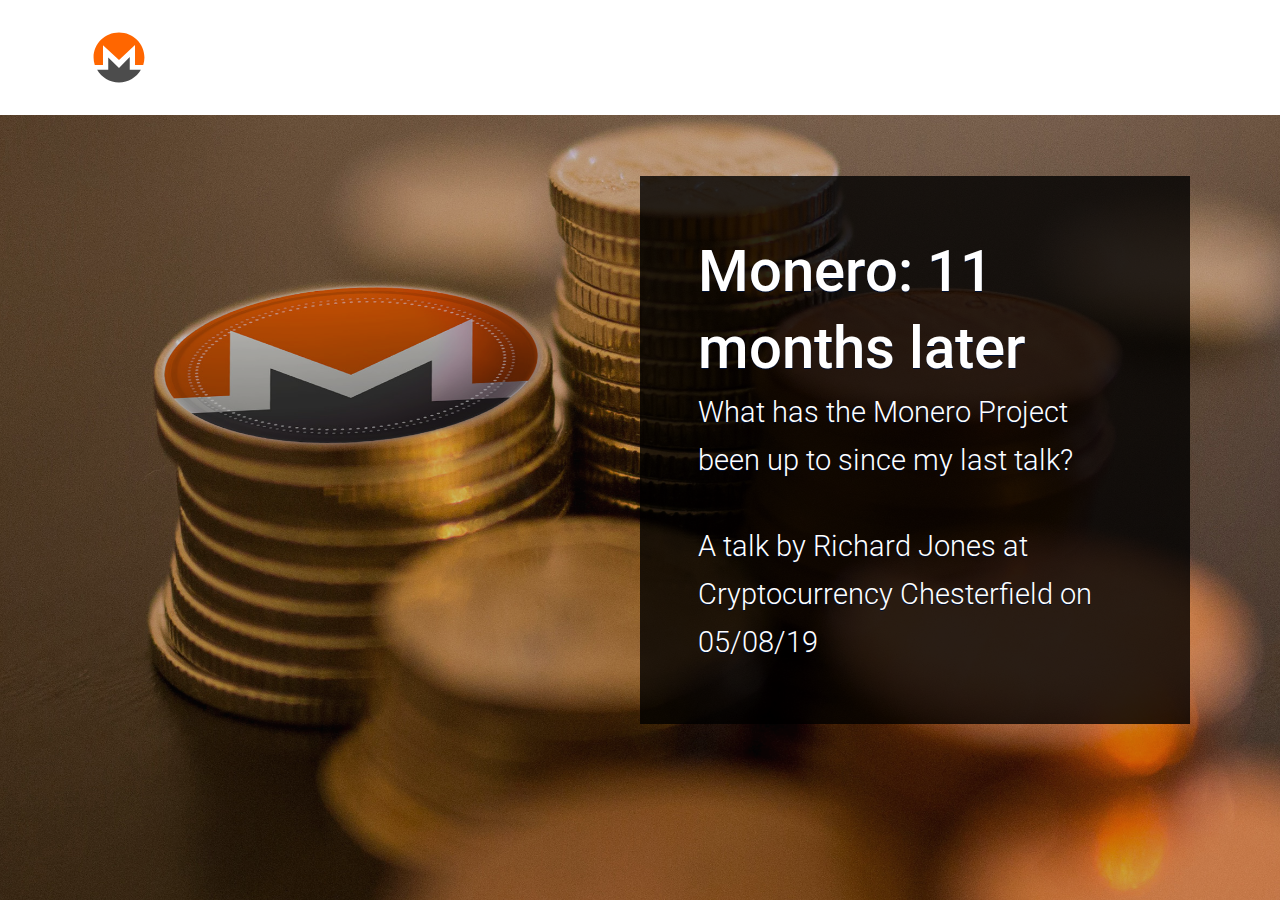
==== presentation-190805/index.html @ a81260ad "restructuring for the next presentation" ====
<!doctype html>
<html lang="en" prefix="og: http://ogp.me/ns#">
  <head>
    <meta charset="utf-8">
    <meta name="viewport" content="width=device-width, initial-scale=1">

    <title>Monero Presentation</title>
    <meta name="description" content="WebSlides is the easiest way to make HTML presentations, portfolios, and landings. Just essential features.">

    <!-- URL CANONICAL -->
    <!-- <link rel="canonical" href="http://your-url.com/"> -->

    <!-- Google Fonts -->
    <link href="https://fonts.googleapis.com/css?family=Roboto:100,100i,300,300i,400,400i,700,700i%7CMaitree:200,300,400,600,700&amp;subset=latin-ext" rel="stylesheet">

    <!-- CSS WebSlides -->
    <link rel="stylesheet" type='text/css' media='all' href="static/css/webslides.css">

    <!-- Android -->
    <meta name="mobile-web-app-capable" content="yes">
    <meta name="theme-color" content="#333333">

  </head>
  <body>
    <header role="banner">
      <nav role="navigation">
        <p class="logo"><a href="index.html">What is Monero?</a></p>
      </nav>
    </header>

    <main role="main">
      <article id="webslides" class="vertical">

        <section class="slide bg-black">
          <span class="background light" style="background-image:url('static/images/monero/splash.jpg')"></span>
          <div class="wrap">
            <div class="content-right bg-trans-dark fadeInUp">
              <h2><b>Monero: 11 months later</b></h2>
              <p>What has the Monero Project been up to since my last talk?</p>
              <p>A talk by Richard Jones at Cryptocurrency Chesterfield on 05/08/19</p>
            </div>
          </div>
        </section>

        <section class="slide">
          <div class="wrap">
            <div class="content-center">
              <h2><strong>A brief history</strong></h2>
              <ul class="flexblock specs">
                <li>
                  <div>
                    <h2>Launched in April 2014</h2>
                    It was a fair, pre-announced launch of the CryptoNote reference code. Not a fork of Bitcoin.
                  </div>
                </li>
                <li>
                  <div>
                    <h2>Security, Decentralisation &amp; Privacy</h2>
                    Similar values to Bitcoin, but with a focus on privacy.
                  </div>
                </li>
                <li>
                  <div>
                    <h2>Monero means <i>'Coin'</i> in Esperanto</h2>
                    The Monero Project uses Esperanto derived words to name its products.
                  </div>
                </li>
              </ul>
            </div>
          </div>
        </section>

        <section class="bg-black bg-brand-dark">
          <div class="wrap aligncenter">
            <h2><b>Monero is different</b></h2>
            <ul class="flexblock features aligncenter">
              <li>
                <div>
                  No company
                </div>
              </li>
              <li>
                <div>
                  No offices
                </div>
              </li>
              <li>
                <div>
                  No CEOs or employees
                </div>
              </li>
              <li>
                <div>
                  No premine
                </div>
              </li>
              <li>
                <div>
                  No fast/instamine
                </div>
              </li>
              <li>
                <div>
                  No developer taxes
                </div>
              </li>
            </ul>
          </div>
        </section>

        <section>
          <div class="wrap size-60 aligncenter">
            <h2><strong>Why Monero when we have Bitcoin?</strong></h2>
            <hr>
            <div class="bg-white shadow">
              <ul class="flexblock reasons">
                <li>
                  <h2>Bitcoin isn't that anonymous</h2>
                  <p>Bitcoin's blockchain is completely transparent, giving each coin its own history, with addresses that can be linked to real people.</p>
                </li>
                <li>
                  <h2>Blockchain Analysis</h2>
                  <p>
                    Exchanges
                    <br>
                    Law Enforcement
                    <br>
                    Companies
                  </p>
                </li>
                <li>
                  <h2>Bitcoin privacy is worse than banks</h2>
                  <p>There is still a level of privacy using electronic banking.</p>
                </li>
              </ul>
            </div>
          </div>
        </section>

        <section class="bg-black bg-brand-dark">
          <div class="wrap size-60 aligncenter">
            <h2><b>Why does financial privacy matter?</b></h2>
            <p>If you have nothing to hide, you have nothing to fear, right?</p>
            <div style="background: rgba(255, 255, 255, 0.04);">
              <ul class="flexblock reasons">
                <li>
                  <div>
                    <h2>Personal risk</h2>
                    People don't want to let other people know how much money they have.
                  </div>
                </li>
                <li>
                  <div>
                    <h2>Purchasing habits</h2>
                    People might not want individuals/companies/governments knowing what they legally purchase.
                  </div>
                </li>
                <li>
                  <div>
                    <h2>Commercial leverage</h2>
                    If you are a high value individual, you might be presented with higher prices.
                  </div>
                </li>
                <li>
                  <div>
                    <h2>Business secrets</h2>
                    Companies require privacy from their competitors.
                  </div>
                </li>
              </ul>
            </div>
            <hr>
            <p>Bitcoin isn't so good at privacy.</p>
          </div>
        </section>

        <section>
          <div class="wrap size-70 aligncenter">
            <h2><strong>Why does blockchain privacy matter?</strong></h2>
            <p>Where is Monero stronger in this area?</p>
            <div class="bg-white shadow">
              <ul class="flexblock reasons">
                <li>
                  <h2>Censorship resistance</h2>
                  <p>If your addresses/IP are known and broadcasted, your transactions can be blocked.<br><i><b>Monero improves on this by obsucring addresses.</b></i></p>
                </li>
                <li>
                  <h2>Fungibility</h2>
                  <p>Good money is fungible. Each unit is indistinguishable from other units of that money.<br><i><b>Monero improves on this by not recording a traceable history of its units.</b></i></p>
                </li>
              </ul>
            </div>
          </div>
        </section>

        <section>
          <div class="wrap size-70">
            <blockquote class="text-quote">
              <p>Fungibility is simply that it doesn't matter where any given unit of currency came from; one unit is worth as much as any other unit.</p>

              <p>The reason we have fungibility is because otherwise the currency wouldn't work; if every time you received a euro, you had to open a database and check the provenance, currency wouldn't work. Not just because you would have to track a database that was perfect and always updated, but because no euro would be worth one euro.</p>

              <p>Fungibility is understanding by law, practice, and technology that every unit is treated as indistinguishable. <strong>Bitcoin is somewhat fungible</strong>. You can trace the provenance of every coin; by custom we don't do that but we are beginning to see some companies do it, which is a problem.</p>
            </blockquote>
          </div>
        </section>

        <section>
          <div class="wrap size-70">
            <blockquote class="text-quote">
              <p>If accounts start being frozen because of where bitcoins came from three transactions ago, that's a problem. Fungibility is tied to privacy and anonymity.</p>

              <p>There are systems being made where you can't tell the amount being transacted, who the sender and receiver are. Banning technology, especially open-source technology, because criminals use it only usually affects the people who aren't criminals: the innocent and the idiots. People should be able to protect their money from predators, from corporations, from tyrannical governments.</p>
              
              <p><cite><strong>Andreas Antonopoulos</strong></cite></p>
            </blockquote>
          </div>
        </section>

        <section class="bg-black bg-brand-dark">
          <div class="wrap size-70 aligncenter">
            <h2><b>Why is optional privacy a problem?</b></h2>
            <hr>
            <div style="background: rgba(255, 255, 255, 0.04);">
              <ul class="flexblock reasons">
                <li>
                  <h2>Infrequent use of privacy features</h2>
                  <p>When users are given the option to use privacy, they often stick with the transparent default and only use private features when they need it. These private transactions will stand out.</p>
                </li>
                <li>
                  <h2>Smaller anonymity sets</h2>
                  <p>With fewer private, compared to transparent transactions, the success of deducible chain analysis increases.</p>
                </li>
                <li>
                  <h2>Receiving tainted coins</h2>
                  <p>For example, if you are a merchant, how can you be sure that you aren't receiving money that has already been tainted?</p>
                </li>
              </ul>
            </div>
            <hr>
            <p>Monero's transactions are private by default. It is currently the most fungible cryptocurrency.</p>
          </div>
        </section>

        <section>
          <div class="wrap aligncenter">
            <h2><strong>Bitcoin transaction</strong></h2>
            <p>A standard Bitcoin transaction and data left on the blockchain.</p>
            <ul class="flexblock steps aligncenter">
              <li>
                <div class="emoji">&#x1F9D1;</div>
                <h2>Sender: Alice's address</h2>
                1FtdheFq6kRmdALPEyg7Yt5jHnFv2MFkvS
              </li>
              <li>
                <div class="process step-2"></div>
                
                <p class="amount">1.54 BTC</p>
                
              </li>
              <li>
                <div class="process step-3"></div>
                <div class="emoji">&#x1F471;</div>
                <h2>Receiver: Bob's address</h2>
                1GA56TH2zhCAmTadh6WzXjrAyFp5xi4iHY
              </li>
            </ul>
          </div>
        </section>

        <section>
          <div class="wrap aligncenter">
            <h2><strong>How does Monero work?</strong></h2>
            <p>A standard Monero transaction and data left on the blockchain.</p>
            <ul class="flexblock steps aligncenter">
              <li>
                <div class="emoji">&#x1F9D1;</div>
                <h2>Sender: Alison's address</h2>
                ?????????????
              </li>
              <li>
                <div class="process step-2"></div>
                
                <p class="amount">??? XMR</p>
                
              </li>
              <li>
                <div class="process step-3"></div>
                <div class="emoji">&#x1F471;</div>
                <h2>Receiver: Bob's address</h2>
                ?????????????
              </li>
            </ul>
            <hr>
            <ul class="flexblock steps aligncenter">
              <li>
                <div>
                <h2>Ring Signatures</h2>
                Obscures the money's origin
              </li>
              <li>
                <h2>RingCT</h2>
                Hides the amount being sent
              </li>
              <li>
                <h2>Stealth Addresses</h2>
                Hides the participant's addresses
              </li>
            </ul>
          </div>
        </section>

        <section class="bg-black bg-brand-dark">
          <div class="wrap aligncenter">
            <h2><b>Monero's other features</b></h2>
            <ul class="flexblock features aligncenter">
              <li>
                <div>
                  <h2>Kovri</h2>
                  I2P router to obscure IP addresses
                </div>
              </li>
              <li>
                <div>
                  <h2>Monero Research Lab</h2>
                  PhD geniuses
                </div>
              </li>
              <li>
                <div>
                  <h2>Bulletproofs</h2>
                  Reduces transaction size &amp; fees by ~80%
                </div>
              </li>
              <li>
                <div>
                  <h2>ASIC resistant</h2>
                  Variable POW algo
                </div>
              </li>
              <li>
                <div>
                  <h2>Adaptive blocksize</h2>
                  More transactions = bigger blocksize + lower fees
                </div>
              </li>
              <li>
                <div>
                  <h2>Tail emission</h2>
                  2022, disinflationary 0.6XMR per block
                </div>
              </li>
              <li>
                <div>
                  <h2>Optional transparency</h2>
                  Money received can be audited if required
                </div>
              </li>
              <li>
                <div>
                  <h2>Regular software updates</h2>
                  Hard fork every six months
                </div>
              </li>
            </ul>
          </div>
        </section>

        <section>
          <div class="wrap aligncenter">
            <h2><strong>Monero's downsides</strong></h2>
            <ul class="flexblock features aligncenter">
              <li>
                <div>
                  <h2>Usability/adoption</h2>
                  But always improving
                </div>
              </li>
              <li>
                <div>
                  <h2>Scalability</h2>
                  Bulletproofs, MRL, Tari
                </div>
              </li>
              <li>
                <div>
                  <h2>Ring Signatures</h2>
                  MRL, ZKStarks
                </div>
              </li>
            </ul>
          </div>
        </section>

        <section class="bg-black bg-brand-dark">
          <div class="wrap aligncenter">
            <h2><b>Monero wallets</b></h2>
            <ul class="flexblock features aligncenter">
              <li>
                <div>
                  <h2>Official CLI &amp; GUI</h2>
                  Windows, MacOS, Linux, others
                </div>
              </li>
              <li>
                <div>
                  <h2>MyMonero</h2>
                  Windows, MacOS, Linux, iOS, Web
                </div>
              </li>
              <li>
                <div>
                  <h2>Monerujo</h2>
                  Android
                </div>
              </li>
              <li>
                <div>
                  <h2>Cake Wallet</h2>
                  iOS
                </div>
              </li>
              <li>
                <div>
                  <h2>X Wallet</h2>
                  iOS
                </div>
              </li>
              <li>
                <div>
                  <h2>Edge Wallet</h2>
                  iOS, Android
                </div>
              </li>
              <li>
                <div>
                  <h2>Ledger Nano S</h2>
                  Using the official CLI/GUI
                </div>
              </li>
              <li>
                <div>
                  <h2>Kastelo (soon&trade;)</h2>
                  Official community made hardware wallet
                </div>
              </li>
            </ul>
          </div>
        </section>

        <section>
          <div class="wrap aligncenter">
            <h2><strong>Monero on exchanges</strong></h2>

            <ul class="flexblock features aligncenter">
              <li>
                <div>
                  Bisq
                </div>
              </li>
              <li>
                <div>
                  Kraken
                </div>
              </li>
              <li>
                <div>
                  Poloniex
                </div>
              </li>
              <li>
                <div>
                  Binance
                </div>
              </li>
              <li>
                <div>
                  Bitfinex
                </div>
              </li>
              <li>
                <div>
                  xmr.to
                </div>
              </li>
            </ul>
          </div>
        </section>

        <section class="bg-black bg-brand-dark">
          <div class="wrap">
            <div class="content-center fadeInUp">
              <h2><b>Questions?</b></h2>
              <hr>
              <p>
                getmonero.org
                <br>
                kovri.org
                <br>
                /r/monero
                <br>
                @monero
                <br>
                monero.stackexchange.com                
                <br>
                monero.how
              </p>
            </div>
         
          </div>
        </section>

      </article>
    </main>

    <!-- Required -->
    <script src="static/js/webslides.js"></script>
    <script>
      window.ws = new WebSlides();
    </script>

  </body>
</html>
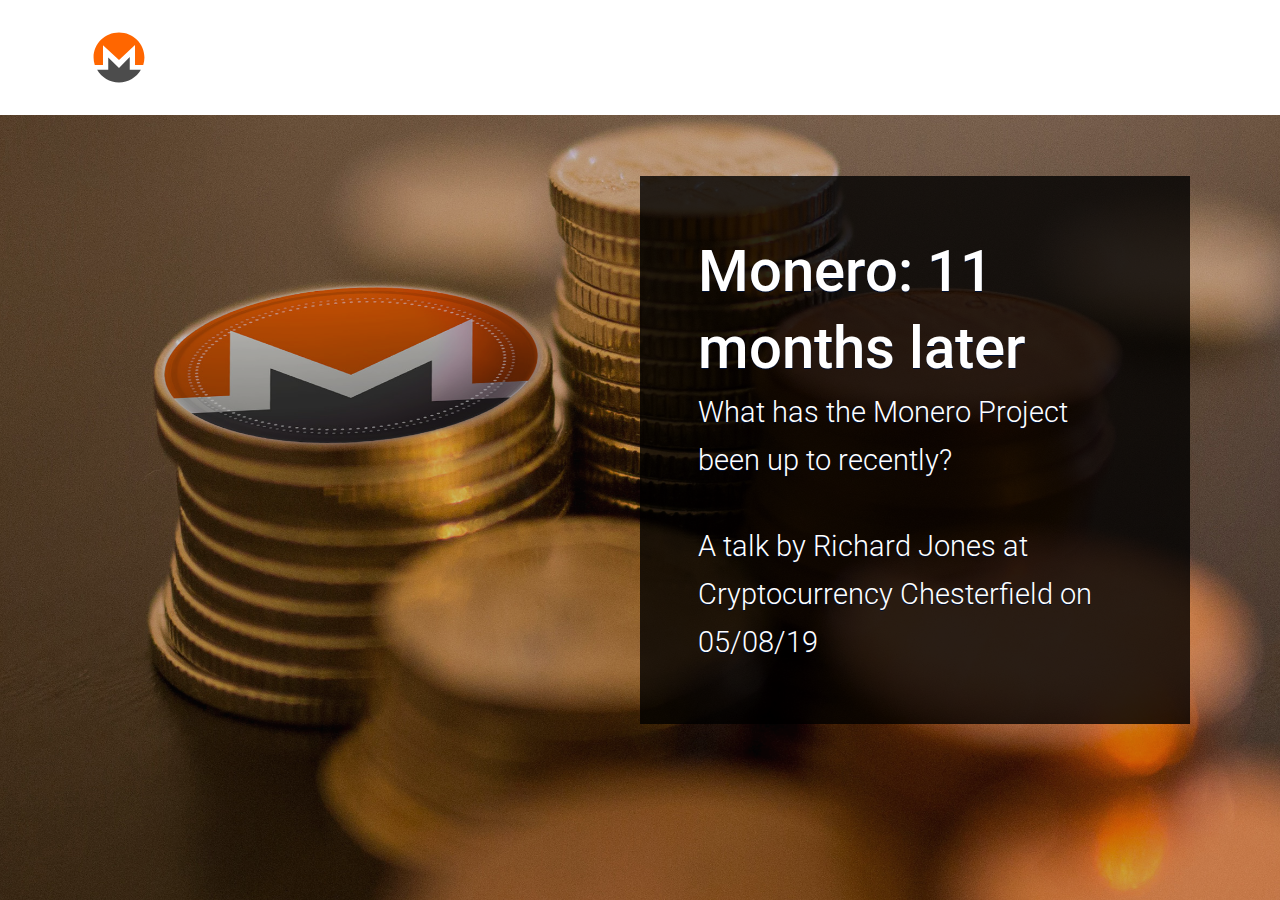
==== commit 2423072c: "2nd presentation" ====
--- a/presentation-190805/index.html
+++ b/presentation-190805/index.html
@@ -36,7 +36,7 @@
           <div class="wrap">
             <div class="content-right bg-trans-dark fadeInUp">
               <h2><b>Monero: 11 months later</b></h2>
-              <p>What has the Monero Project been up to since my last talk?</p>
+              <p>What has the Monero Project been up to recently?</p>
               <p>A talk by Richard Jones at Cryptocurrency Chesterfield on 05/08/19</p>
             </div>
           </div>
@@ -45,24 +45,48 @@
         <section class="slide">
           <div class="wrap">
             <div class="content-center">
-              <h2><strong>A brief history</strong></h2>
+              <h2><strong>Overview</strong></h2>
               <ul class="flexblock specs">
                 <li>
                   <div>
-                    <h2>Launched in April 2014</h2>
-                    It was a fair, pre-announced launch of the CryptoNote reference code. Not a fork of Bitcoin.
-                  </div>
-                </li>
-                <li>
-                  <div>
-                    <h2>Security, Decentralisation &amp; Privacy</h2>
-                    Similar values to Bitcoin, but with a focus on privacy.
-                  </div>
-                </li>
-                <li>
-                  <div>
-                    <h2>Monero means <i>'Coin'</i> in Esperanto</h2>
-                    The Monero Project uses Esperanto derived words to name its products.
+                    <h2><a href="https://github.com/monero-project/monero/releases">Hardfork in April and new software</a></h2>
+                    Bringing new features, improvements and bug fixes
+                  </div>
+                </li>
+                <li>
+                  <div>
+                    <h2>Increased awareness of Monero</h2>
+                    There has been a steady stream of awareness from Bitcoin maximalists on Monero's fungibility
+                  </div>
+                </li>
+                <li>
+                  <div>
+                    <h2><a href="https://www.youtube.com/channel/UCKxLNPJeEjPXOke55i5AIXA/videos">Konferenco</a></h2>
+                    A Monero crowdfunded conference in Denver, Colorado. Featured two days of talks about Privacy, Security and of course, Monero
+                  </div>
+                </li>
+                <li>
+                  <div>
+                    <h2>Other things</h2>
+                    Other interesting Monero things
+                  </div>
+                </li>
+                <li>
+                  <div>
+                    <h2>Numbers</h2>
+                    Some interesting milestones have recently been reached
+                  </div>
+                </li>
+                <li>
+                  <div>
+                    <h2>The future</h2>
+                    What's happening over the next 11 months?
+                  </div>
+                </li>
+                <li>
+                  <div>
+                    <h2>End on some FUN!</h2>
+                    OOOOOOoooooooooooooo
                   </div>
                 </li>
               </ul>
@@ -70,421 +94,190 @@
           </div>
         </section>
 
-        <section class="bg-black bg-brand-dark">
-          <div class="wrap aligncenter">
-            <h2><b>Monero is different</b></h2>
-            <ul class="flexblock features aligncenter">
-              <li>
-                <div>
-                  No company
-                </div>
-              </li>
-              <li>
-                <div>
-                  No offices
-                </div>
-              </li>
-              <li>
-                <div>
-                  No CEOs or employees
-                </div>
-              </li>
-              <li>
-                <div>
-                  No premine
-                </div>
-              </li>
-              <li>
-                <div>
-                  No fast/instamine
-                </div>
-              </li>
-              <li>
-                <div>
-                  No developer taxes
-                </div>
-              </li>
-            </ul>
-          </div>
-        </section>
-
-        <section>
-          <div class="wrap size-60 aligncenter">
-            <h2><strong>Why Monero when we have Bitcoin?</strong></h2>
-            <hr>
-            <div class="bg-white shadow">
-              <ul class="flexblock reasons">
-                <li>
-                  <h2>Bitcoin isn't that anonymous</h2>
-                  <p>Bitcoin's blockchain is completely transparent, giving each coin its own history, with addresses that can be linked to real people.</p>
-                </li>
-                <li>
-                  <h2>Blockchain Analysis</h2>
-                  <p>
-                    Exchanges
-                    <br>
-                    Law Enforcement
-                    <br>
-                    Companies
-                  </p>
-                </li>
-                <li>
-                  <h2>Bitcoin privacy is worse than banks</h2>
-                  <p>There is still a level of privacy using electronic banking.</p>
-                </li>
-              </ul>
-            </div>
-          </div>
-        </section>
-
-        <section class="bg-black bg-brand-dark">
-          <div class="wrap size-60 aligncenter">
-            <h2><b>Why does financial privacy matter?</b></h2>
-            <p>If you have nothing to hide, you have nothing to fear, right?</p>
-            <div style="background: rgba(255, 255, 255, 0.04);">
-              <ul class="flexblock reasons">
-                <li>
-                  <div>
-                    <h2>Personal risk</h2>
-                    People don't want to let other people know how much money they have.
-                  </div>
-                </li>
-                <li>
-                  <div>
-                    <h2>Purchasing habits</h2>
-                    People might not want individuals/companies/governments knowing what they legally purchase.
-                  </div>
-                </li>
-                <li>
-                  <div>
-                    <h2>Commercial leverage</h2>
-                    If you are a high value individual, you might be presented with higher prices.
-                  </div>
-                </li>
-                <li>
-                  <div>
-                    <h2>Business secrets</h2>
-                    Companies require privacy from their competitors.
-                  </div>
-                </li>
-              </ul>
-            </div>
-            <hr>
-            <p>Bitcoin isn't so good at privacy.</p>
-          </div>
-        </section>
-
-        <section>
-          <div class="wrap size-70 aligncenter">
-            <h2><strong>Why does blockchain privacy matter?</strong></h2>
-            <p>Where is Monero stronger in this area?</p>
-            <div class="bg-white shadow">
-              <ul class="flexblock reasons">
-                <li>
-                  <h2>Censorship resistance</h2>
-                  <p>If your addresses/IP are known and broadcasted, your transactions can be blocked.<br><i><b>Monero improves on this by obsucring addresses.</b></i></p>
-                </li>
-                <li>
-                  <h2>Fungibility</h2>
-                  <p>Good money is fungible. Each unit is indistinguishable from other units of that money.<br><i><b>Monero improves on this by not recording a traceable history of its units.</b></i></p>
-                </li>
-              </ul>
-            </div>
-          </div>
-        </section>
-
-        <section>
-          <div class="wrap size-70">
-            <blockquote class="text-quote">
-              <p>Fungibility is simply that it doesn't matter where any given unit of currency came from; one unit is worth as much as any other unit.</p>
-
-              <p>The reason we have fungibility is because otherwise the currency wouldn't work; if every time you received a euro, you had to open a database and check the provenance, currency wouldn't work. Not just because you would have to track a database that was perfect and always updated, but because no euro would be worth one euro.</p>
-
-              <p>Fungibility is understanding by law, practice, and technology that every unit is treated as indistinguishable. <strong>Bitcoin is somewhat fungible</strong>. You can trace the provenance of every coin; by custom we don't do that but we are beginning to see some companies do it, which is a problem.</p>
-            </blockquote>
-          </div>
-        </section>
-
-        <section>
-          <div class="wrap size-70">
-            <blockquote class="text-quote">
-              <p>If accounts start being frozen because of where bitcoins came from three transactions ago, that's a problem. Fungibility is tied to privacy and anonymity.</p>
-
-              <p>There are systems being made where you can't tell the amount being transacted, who the sender and receiver are. Banning technology, especially open-source technology, because criminals use it only usually affects the people who aren't criminals: the innocent and the idiots. People should be able to protect their money from predators, from corporations, from tyrannical governments.</p>
-              
-              <p><cite><strong>Andreas Antonopoulos</strong></cite></p>
-            </blockquote>
-          </div>
-        </section>
-
-        <section class="bg-black bg-brand-dark">
-          <div class="wrap size-70 aligncenter">
-            <h2><b>Why is optional privacy a problem?</b></h2>
-            <hr>
-            <div style="background: rgba(255, 255, 255, 0.04);">
-              <ul class="flexblock reasons">
-                <li>
-                  <h2>Infrequent use of privacy features</h2>
-                  <p>When users are given the option to use privacy, they often stick with the transparent default and only use private features when they need it. These private transactions will stand out.</p>
-                </li>
-                <li>
-                  <h2>Smaller anonymity sets</h2>
-                  <p>With fewer private, compared to transparent transactions, the success of deducible chain analysis increases.</p>
-                </li>
-                <li>
-                  <h2>Receiving tainted coins</h2>
-                  <p>For example, if you are a merchant, how can you be sure that you aren't receiving money that has already been tainted?</p>
-                </li>
-              </ul>
-            </div>
-            <hr>
-            <p>Monero's transactions are private by default. It is currently the most fungible cryptocurrency.</p>
-          </div>
-        </section>
-
-        <section>
-          <div class="wrap aligncenter">
-            <h2><strong>Bitcoin transaction</strong></h2>
-            <p>A standard Bitcoin transaction and data left on the blockchain.</p>
-            <ul class="flexblock steps aligncenter">
-              <li>
-                <div class="emoji">&#x1F9D1;</div>
-                <h2>Sender: Alice's address</h2>
-                1FtdheFq6kRmdALPEyg7Yt5jHnFv2MFkvS
-              </li>
-              <li>
-                <div class="process step-2"></div>
-                
-                <p class="amount">1.54 BTC</p>
-                
-              </li>
-              <li>
-                <div class="process step-3"></div>
-                <div class="emoji">&#x1F471;</div>
-                <h2>Receiver: Bob's address</h2>
-                1GA56TH2zhCAmTadh6WzXjrAyFp5xi4iHY
-              </li>
-            </ul>
-          </div>
-        </section>
-
-        <section>
-          <div class="wrap aligncenter">
-            <h2><strong>How does Monero work?</strong></h2>
-            <p>A standard Monero transaction and data left on the blockchain.</p>
-            <ul class="flexblock steps aligncenter">
-              <li>
-                <div class="emoji">&#x1F9D1;</div>
-                <h2>Sender: Alison's address</h2>
-                ?????????????
-              </li>
-              <li>
-                <div class="process step-2"></div>
-                
-                <p class="amount">??? XMR</p>
-                
-              </li>
-              <li>
-                <div class="process step-3"></div>
-                <div class="emoji">&#x1F471;</div>
-                <h2>Receiver: Bob's address</h2>
-                ?????????????
-              </li>
-            </ul>
-            <hr>
-            <ul class="flexblock steps aligncenter">
-              <li>
-                <div>
-                <h2>Ring Signatures</h2>
-                Obscures the money's origin
-              </li>
-              <li>
-                <h2>RingCT</h2>
-                Hides the amount being sent
-              </li>
-              <li>
-                <h2>Stealth Addresses</h2>
-                Hides the participant's addresses
-              </li>
-            </ul>
-          </div>
-        </section>
-
-        <section class="bg-black bg-brand-dark">
-          <div class="wrap aligncenter">
-            <h2><b>Monero's other features</b></h2>
-            <ul class="flexblock features aligncenter">
-              <li>
-                <div>
-                  <h2>Kovri</h2>
-                  I2P router to obscure IP addresses
-                </div>
-              </li>
-              <li>
-                <div>
-                  <h2>Monero Research Lab</h2>
-                  PhD geniuses
-                </div>
-              </li>
-              <li>
-                <div>
-                  <h2>Bulletproofs</h2>
-                  Reduces transaction size &amp; fees by ~80%
-                </div>
-              </li>
-              <li>
-                <div>
-                  <h2>ASIC resistant</h2>
-                  Variable POW algo
-                </div>
-              </li>
-              <li>
-                <div>
-                  <h2>Adaptive blocksize</h2>
-                  More transactions = bigger blocksize + lower fees
-                </div>
-              </li>
-              <li>
-                <div>
-                  <h2>Tail emission</h2>
-                  2022, disinflationary 0.6XMR per block
-                </div>
-              </li>
-              <li>
-                <div>
-                  <h2>Optional transparency</h2>
-                  Money received can be audited if required
-                </div>
-              </li>
-              <li>
-                <div>
-                  <h2>Regular software updates</h2>
-                  Hard fork every six months
-                </div>
-              </li>
-            </ul>
-          </div>
-        </section>
-
-        <section>
-          <div class="wrap aligncenter">
-            <h2><strong>Monero's downsides</strong></h2>
-            <ul class="flexblock features aligncenter">
-              <li>
-                <div>
-                  <h2>Usability/adoption</h2>
-                  But always improving
-                </div>
-              </li>
-              <li>
-                <div>
-                  <h2>Scalability</h2>
-                  Bulletproofs, MRL, Tari
-                </div>
-              </li>
-              <li>
-                <div>
-                  <h2>Ring Signatures</h2>
-                  MRL, ZKStarks
-                </div>
-              </li>
-            </ul>
-          </div>
-        </section>
-
-        <section class="bg-black bg-brand-dark">
-          <div class="wrap aligncenter">
-            <h2><b>Monero wallets</b></h2>
-            <ul class="flexblock features aligncenter">
-              <li>
-                <div>
-                  <h2>Official CLI &amp; GUI</h2>
-                  Windows, MacOS, Linux, others
-                </div>
-              </li>
-              <li>
-                <div>
-                  <h2>MyMonero</h2>
-                  Windows, MacOS, Linux, iOS, Web
-                </div>
-              </li>
-              <li>
-                <div>
-                  <h2>Monerujo</h2>
-                  Android
-                </div>
-              </li>
-              <li>
-                <div>
-                  <h2>Cake Wallet</h2>
-                  iOS
-                </div>
-              </li>
-              <li>
-                <div>
-                  <h2>X Wallet</h2>
-                  iOS
-                </div>
-              </li>
-              <li>
-                <div>
-                  <h2>Edge Wallet</h2>
-                  iOS, Android
-                </div>
-              </li>
-              <li>
-                <div>
-                  <h2>Ledger Nano S</h2>
-                  Using the official CLI/GUI
-                </div>
-              </li>
-              <li>
-                <div>
-                  <h2>Kastelo (soon&trade;)</h2>
-                  Official community made hardware wallet
-                </div>
-              </li>
-            </ul>
-          </div>
-        </section>
-
-        <section>
-          <div class="wrap aligncenter">
-            <h2><strong>Monero on exchanges</strong></h2>
-
-            <ul class="flexblock features aligncenter">
-              <li>
-                <div>
-                  Bisq
-                </div>
-              </li>
-              <li>
-                <div>
-                  Kraken
-                </div>
-              </li>
-              <li>
-                <div>
-                  Poloniex
-                </div>
-              </li>
-              <li>
-                <div>
-                  Binance
-                </div>
-              </li>
-              <li>
-                <div>
-                  Bitfinex
-                </div>
-              </li>
-              <li>
-                <div>
-                  xmr.to
-                </div>
-              </li>
-            </ul>
-          </div>
+        <section>
+          <div class="wrap">
+            <div class="grid vertical-align">
+              <div class="column">
+                <h2>Hardfork &amp; new software</h2>
+                <p class="text-intro">Monero's bi-annual hardfork in April brought new features, improvements and bug fixes:</p>
+                <ul class="description">
+                  <li>New mining algorithm - Cryptonight-R</li>
+                  <li>Blockchain pruning (2/3rds)</li>
+                  <li>Transaction/fee size (5%) &amp; verification time (60%) decrease</li>
+                  <li>Deterministic (reproducible) builds</li>
+                  <li>Works with Trezor Model T and Ledger Nano X</li>
+                  <li>Tor &amp; I2P (CLI) wallet integration</li>
+                  <li>Multisig Messaging System</li>
+                  <li><a href="https://github.com/monero-project/monero/releases"><b>Full list of updates</b></a></li>
+                </ul>
+              </div>
+              <!-- end .column-->
+              <div class="column">
+                <figure>
+                  <img src="static/images/monero/monerokeytofreedom.jpg" alt="">
+                </figure>
+              </div>
+              <!-- end figure-->
+            </div>
+            <!-- end .grid-->
+          </div>
+          <!-- end .wrap-->
+        </section>
+
+        <section>
+          <div class="wrap">
+            <div class="grid vertical-align">
+              <div class="column">
+                <h2>Increased awareness of Monero</h2>
+                <p class="text-intro">The lack of base-layer privacy in Bitcoin is becoming more and more obvious. Attempts to achieve private transactions fail</p>
+                <ul class="description">
+                  <li>Wasabi Bitcoin mixing wallet... <a href="https://www.reddit.com/r/Monero/comments/cai64j/monero_vs_wasabi_or_other_privacy_at_wallet_level/">not so untraceable</a></li>
+                  <li><a href="https://mobile.twitter.com/lopp/status/1154108633858412544">Jameson Lopp</a></li>
+                  <li><a href="https://twitter.com/NickSzabo4/status/1152648193823219712">Nick Szabo</a></li>
+                </ul>
+              </div>
+              <!-- end .column-->
+              <div class="column">
+                <figure>
+                  <img src="static/images/monero/tweet.png" alt="">
+                </figure>
+              </div>
+              <!-- end figure-->
+            </div>
+            <!-- end .grid-->
+          </div>
+          <!-- end .wrap-->
+        </section>
+
+        <section>
+          <div class="wrap">
+            <div class="grid vertical-align">
+              <div class="column">
+                <h2>Konferenco - Monero Kon</h2>
+                <p class="text-intro">A Monero crowdfunded conference in Denver, Colorado. Featured two days of talks about Privacy, Security and of course, Monero</p>
+                <ul class="description">
+                  <li>Government and Privacy, What’s Next?</li>
+                  <li>Critical Decentralisation, Open & Libre Hardware for and with Monero</li>
+                  <li>Bringing Privacy Mainstream: Building Demand for Shifting Global Demographic</li>
+                  <li>Network Attacks and Obfuscation of Your Payment System</li>
+                  <li>Perfect Privacy or Strong Deniability?</li>
+                  <li>ASIC-Resistant Proof of Work: Fact or Fantasy?</li>
+                  <li>Crypto for Good: Mining to Fund Humanitarian UAV Deployment</li>
+                  <li><a href="https://www.youtube.com/playlist?list=PLsSYUeVwrHBkJHJg_l2uDgbicDJ1PmAVW">Konferenco videos</a></li>
+                  <li><a href="https://monerokon.com/">monerokon.com</a></li>
+                </ul>
+              </div>
+              <!-- end .column-->
+              <div class="column">
+                <figure>
+                  <img src="static/images/monero/konferenco.png" alt="">
+                </figure>
+              </div>
+              <!-- end figure-->
+            </div>
+            <!-- end .grid-->
+          </div>
+          <!-- end .wrap-->
+        </section>
+
+        <section>
+          <div class="wrap">
+            <div class="grid vertical-align">
+              <div class="column">
+                <h2>Other things</h2>
+                <p class="text-intro">Other interesting Monero things</p>
+                <ul class="description">
+                  <li>Raspberry Pi Monero node images - <a href="https://www.pinode.co.uk/monero-plug-and-play.html">PiNode-XMR</a> & <a href="https://icryptonode.com/pages/software">iCryptoNode</a></li>
+                  <li>More wallets (Exodus) &amp; exchanges</li>
+                  <li>Since Cryptonight-R, hashrate has become better distributed</li>
+                </ul>
+              </div>
+              <!-- end .column-->
+              <div class="column">
+                <figure>
+                  <img src="static/images/monero/hashrate.png" alt="">
+                </figure>
+              </div>
+              <!-- end figure-->
+            </div>
+            <!-- end .grid-->
+          </div>
+          <!-- end .wrap-->
+        </section>
+
+        <section>
+          <div class="wrap">
+            <div class="grid vertical-align">
+              <div class="column">
+                <h2>Numbers</h2>
+                <p class="text-intro">Some interesting milestones have recently been reached</p>
+                <ul class="description">
+                  <li><a href="https://bisq.network/markets/?currency=xmr_btc">Bisq</a> - ~98% XMRBTC vol, ~$1.5m daily vol</li>
+                  <li>Inflation - Block reward is 2.50XMR per 2 min block</li>
+                  <li>Today, Monero's daily emission is less than Bitcoin's (for the time being)</li>
+                  <li>Recent prices: $75-$95 / 0.008 XMRBTC</li>
+                  <li>Fees $0.01 for XMR, $5 for BTC</li>
+                  <li>Monero up to 10th in the CMC</li>
+                </ul>
+              </div>
+              <!-- end .column-->
+              <div class="column">
+                <figure>
+                  <img src="static/images/monero/emission.png" alt="">
+                </figure>
+              </div>
+              <!-- end figure-->
+            </div>
+            <!-- end .grid-->
+          </div>
+          <!-- end .wrap-->
+        </section>
+
+        <section>
+          <div class="wrap">
+            <div class="grid vertical-align">
+              <div class="column">
+                <h2>The future</h2>
+                <p class="text-intro">What's happening over the next 11 months?</p>
+                <ul class="description">
+                  <li>CLSAGS and MLSAGS</li>
+                  <li>RingCT3.0</li>
+                  <li>RandomX mining algorithm</li>
+                  <li>Tari side/merged-mined chain still ongoing</li>
+                  <li>Monero CCS funded hardware wallet (Kastelo) is still ongoing</li>
+                </ul>
+              </div>
+              <!-- end .column-->
+              <div class="column">
+                <figure>
+                  <img src="static/images/monero/kastelo.jpg" alt="">
+                </figure>
+              </div>
+              <!-- end figure-->
+            </div>
+            <!-- end .grid-->
+          </div>
+          <!-- end .wrap-->
+        </section>
+
+        <section>
+          <div class="wrap">
+            <div class="grid vertical-align">
+              <div class="column">
+                <h2><a href="https://minko.to">Minko.to</a> release</h2>
+                <p class="text-intro">A fun Monero game based on The Price is Right's Plinko</p>
+              </div>
+              <!-- end .column-->
+              <div class="column">
+                <figure>
+                  <img src="static/images/monero/minko.png" alt="">
+                </figure>
+              </div>
+              <!-- end figure-->
+            </div>
+            <!-- end .grid-->
+          </div>
+          <!-- end .wrap-->
         </section>
 
         <section class="bg-black bg-brand-dark">
@@ -494,8 +287,6 @@
               <hr>
               <p>
                 getmonero.org
-                <br>
-                kovri.org
                 <br>
                 /r/monero
                 <br>
